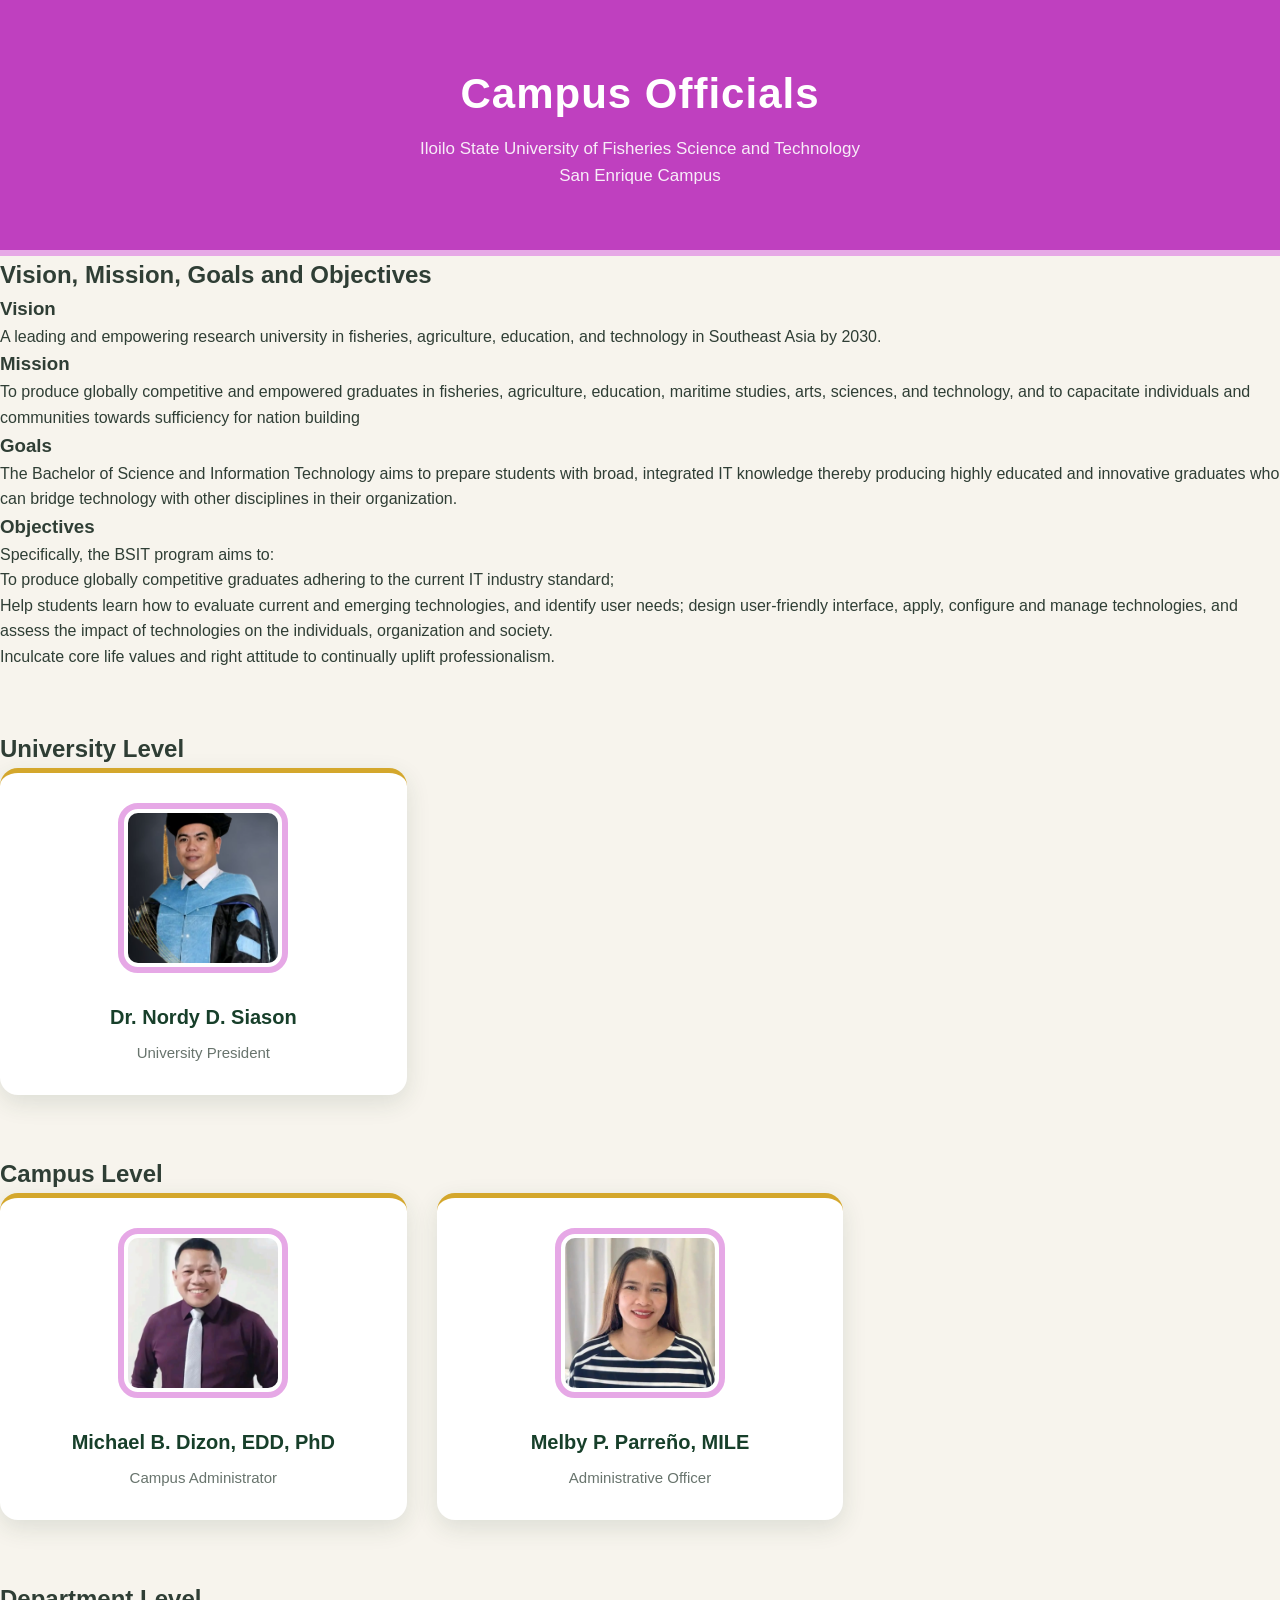
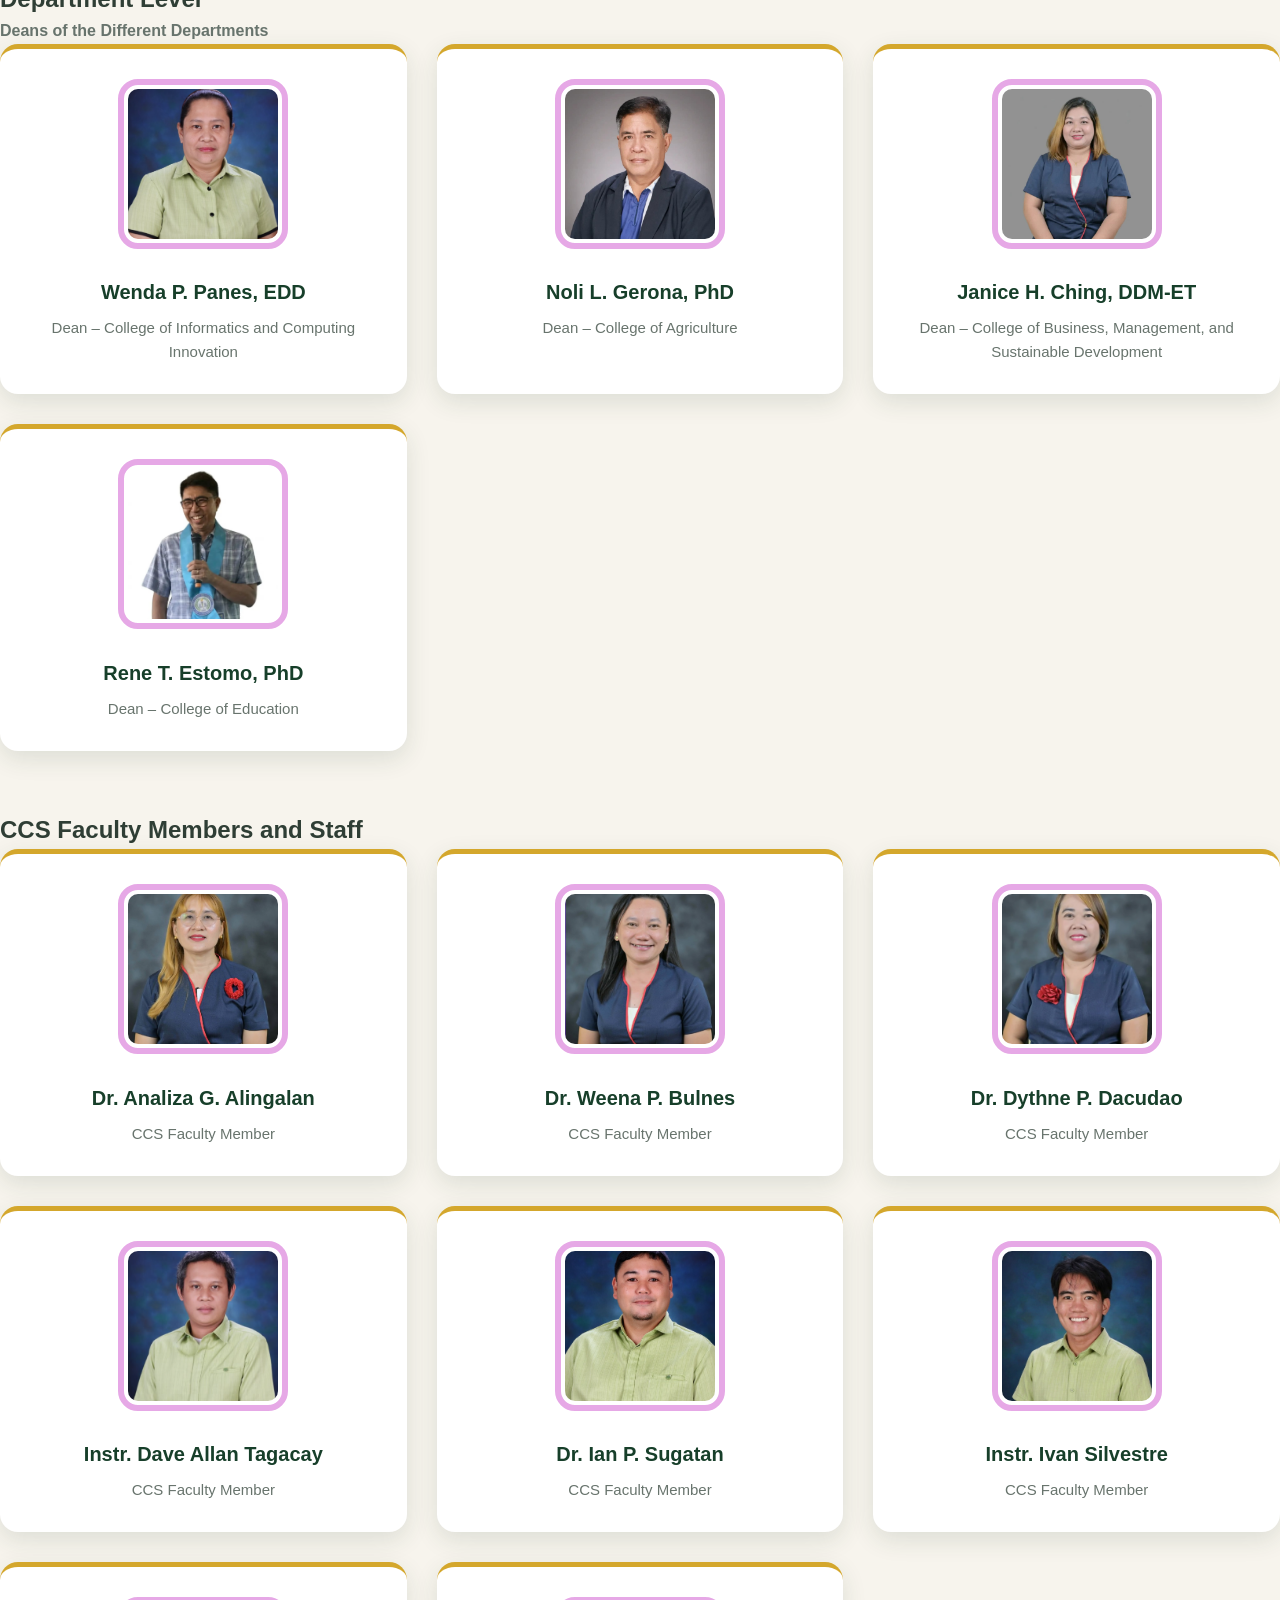
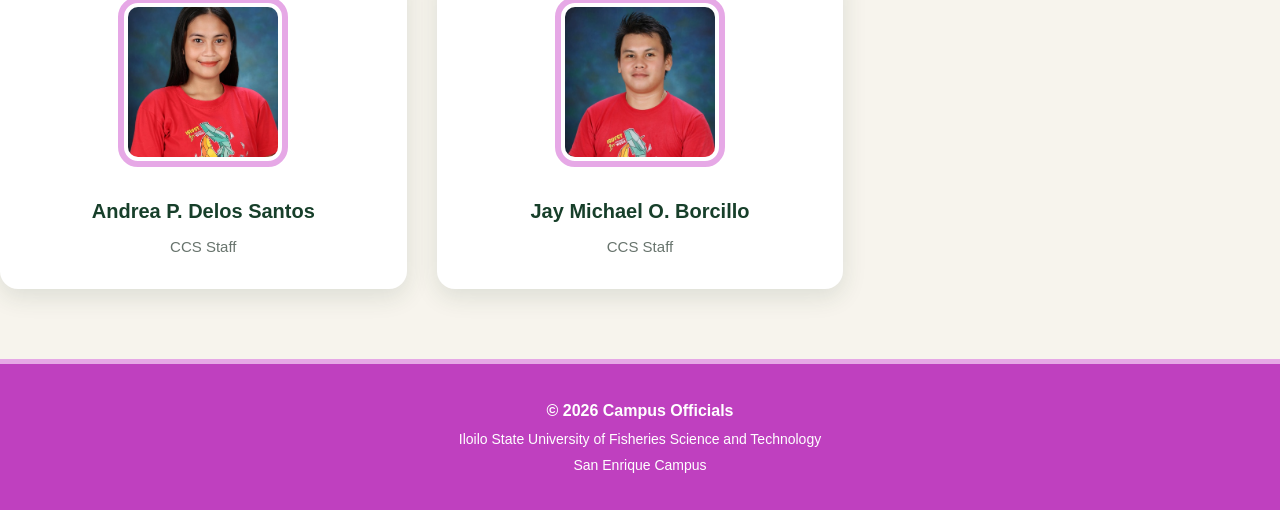
==== index.html @ 28232e8b "Add files via upload" ====
<!DOCTYPE html>
<html lang="en">

<head>
    <meta charset="UTF-8">
    <meta name="viewport" content="width=device-width, initial-scale=1.0">

    <title>Campus Officials</title>

    <link rel="stylesheet" href="style.css">
</head>

<body>

    <!-- ========================================
         HEADER
    ========================================= -->
    <header>
        <h1>Campus Officials</h1>

        <p>
            Iloilo State University of Fisheries Science and Technology
        </p>

        <p>
            San Enrique Campus
        </p>
    </header>


    <!-- ========================================
         VISION, MISSION, GOALS AND OBJECTIVES
    ========================================= -->
    <section class="vmgo-section">

        <h2>Vision, Mission, Goals and Objectives</h2>

        <div class="vmgo-container">

            <!-- VISION -->
            <div class="vmgo-card">

                <h3>Vision</h3>

                <p>
                    A leading and empowering research university in fisheries, agriculture, 
                    education, and technology in Southeast Asia by 2030.
                </p>

            </div>


            <!-- MISSION -->
            <div class="vmgo-card">

                <h3>Mission</h3>

                <p>
                    To produce globally competitive and empowered graduates in fisheries, 
                    agriculture, education, maritime studies, arts, sciences, and technology,
                    and to capacitate individuals and communities towards sufficiency for nation building
                </p>

            </div>


            <!-- GOALS -->
            <div class="vmgo-card">

                <h3>Goals</h3>

                <p>
                  The Bachelor of Science and Information Technology aims to prepare students with broad, 
                  integrated IT knowledge thereby producing highly educated and innovative graduates who can 
                  bridge technology with other disciplines in their organization.
                </p>

            </div>


            <!-- OBJECTIVES -->
            <div class="vmgo-card">

                <h3>Objectives</h3>

                <ul>
                Specifically, the BSIT program aims to:

                    <li>To produce globally competitive graduates adhering to the current IT industry standard;</li>

                    <li>Help students learn how to evaluate current and emerging technologies, and identify user
                    needs; design user-friendly interface, apply, configure and manage technologies, and assess 
                    the impact of technologies on the individuals, organization and society.</li>

                    <li>Inculcate core life values and right attitude to continually uplift professionalism.</li>
                </ul>

            </div>

        </div>

    </section>


    <!-- ========================================
         UNIVERSITY LEVEL
    ========================================= -->
    <section>

        <h2>University Level</h2>

        <div class="officials">

            <!-- University President -->
            <div class="official">

                <img src="DrSiason.png"
                     alt="Dr. Nordy D. Siason - University President">

                <h3>Dr. Nordy D. Siason</h3>

                <p class="position">
                    University President
                </p>

            </div>

        </div>

    </section>


    <!-- ========================================
         CAMPUS LEVEL
    ========================================= -->
    <section>

        <h2>Campus Level</h2>

        <div class="officials">

            <!-- Campus Administrator -->
            <div class="official">

                <img src="campusad.png"
                     alt="Michael B. Dizon - Campus Administrator">

                <h3>Michael B. Dizon, EDD, PhD</h3>

                <p class="position">
                    Campus Administrator
                </p>

            </div>


            <!-- Administrative Officer -->
            <div class="official">

                <img src="administrative-officer.jpg"
                     alt="Melby P. Parreño - Administrative Officer">

                <h3>Melby P. Parreño, MILE</h3>

                <p class="position">
                    Administrative Officer
                </p>

            </div>

        </div>

    </section>


    <!-- ========================================
         DEPARTMENT LEVEL
    ========================================= -->
    <section>

        <h2>Department Level</h2>

        <h3 class="subheading">
            Deans of the Different Departments
        </h3>

        <div class="officials">

            <!-- Dean 1 -->
            <div class="official">

                <img src="dean-1.png"
                     alt="Wenda P. Panes - Dean">

                <h3>Wenda P. Panes, EDD</h3>

                <p class="position">
                    Dean – College of Informatics and Computing Innovation
                </p>

            </div>


            <!-- Dean 2 -->
            <div class="official">

                <img src="dean-2.jpg"
                     alt="Noli L. Gerona - Dean">

                <h3>Noli L. Gerona, PhD</h3>

                <p class="position">
                    Dean – College of Agriculture
                </p>

            </div>


            <!-- Dean 3 -->
            <div class="official">

                <img src="dean-3.jpg"
                     alt="Janice H. Ching - Dean">

                <h3>Janice H. Ching, DDM-ET</h3>

                <p class="position">
                    Dean – College of Business, Management, and Sustainable Development
                </p>

            </div>


            <!-- Dean 4 -->
            <div class="official">

                <img src="dean-4.jpg"
                     alt="Rene T. Estomo - Dean">

                <h3>Rene T. Estomo, PhD</h3>

                <p class="position">
                    Dean – College of Education
                </p>

            </div>

        </div>

    </section>


    <!-- ========================================
         CCS FACULTY AND STAFF
    ========================================= -->
    <section>

        <h2>CCS Faculty Members and Staff</h2>

        <div class="officials">

            <!-- Faculty 1 -->
            <div class="official">

                <img src="faculty-1.png"
                     alt="Dr. Analiza G. Alingalan - CCS Faculty">

                <h3>Dr. Analiza G. Alingalan</h3>

                <p class="position">
                    CCS Faculty Member
                </p>

            </div>


            <!-- Faculty 2 -->
            <div class="official">

                <img src="faculty-2.png"
                     alt="Dr. Weena P. Bulnes - CCS Faculty">

                <h3>Dr. Weena P. Bulnes</h3>

                <p class="position">
                    CCS Faculty Member
                </p>

            </div>


            <!-- Faculty 3 -->
            <div class="official">

                <img src="faculty-3.png"
                     alt="Dr. Dythne P. Dacudao - CCS Faculty">

                <h3>Dr. Dythne P. Dacudao</h3>

                <p class="position">
                    CCS Faculty Member
                </p>

            </div>


            <!-- Faculty 4 -->
            <div class="official">

                <img src="faculty-4.png"
                     alt="Instr. Dave Allan Tagacay - CCS Faculty">

                <h3>Instr. Dave Allan Tagacay</h3>

                <p class="position">
                    CCS Faculty Member
                </p>

            </div>


            <!-- Faculty 5 -->
            <div class="official">

                <img src="faculty-5.png"
                     alt="Dr. Ian P. Sugatan - CCS Faculty">

                <h3>Dr. Ian P. Sugatan</h3>

                <p class="position">
                    CCS Faculty Member
                </p>

            </div>


            <!-- Faculty 6 -->
            <div class="official">

                <img src="faculty-6.png"
                     alt="Instr. Ivan Silvestre - CCS Faculty">

                <h3>Instr. Ivan Silvestre</h3>

                <p class="position">
                    CCS Faculty Member
                </p>

            </div>


            <!-- Staff 1 -->
            <div class="official">

                <img src="staff-1.png"
                     alt="Andrea P. Delos Santos - CCS Staff">

                <h3>Andrea P. Delos Santos</h3>

                <p class="position">
                    CCS Staff
                </p>

            </div>


            <!-- Staff 2 -->
            <div class="official">

                <img src="staff-2.png"
                     alt="Jay Michael O. Borcillo - CCS Staff">

                <h3>Jay Michael O. Borcillo</h3>

                <p class="position">
                    CCS Staff
                </p>

            </div>

        </div>

    </section>


    <!-- ========================================
         FOOTER
    ========================================= -->
    <footer>

        <p>
            &copy; 2026 Campus Officials
        </p>

        <p>
            Iloilo State University of Fisheries Science and Technology
        </p>

        <p>
            San Enrique Campus
        </p>

    </footer>


    <!-- JAVASCRIPT -->
    <script src="script.js"></script>

</body>

</html>
---- style.css ----
/* ========================================
   RESET & GENERAL STYLES
======================================== */

* {
    margin: 0;
    padding: 0;
    box-sizing: border-box;
}

body {
    font-family: "Segoe UI", Arial, sans-serif;
    background: #f7f4ed;
    color: #2f3e35;
    line-height: 1.6;
}


/* ========================================
   HEADER
======================================== */

header {
    background: #BF40BF;
    color: #ffffff;
    text-align: center;
    padding: 60px 20px;
    border-bottom: 6px solid #E6A8E6;
}

header h1 {
    font-size: 42px;
    font-weight: 700;
    letter-spacing: 1px;
    margin-bottom: 8px;
}

header p {
    font-size: 17px;
    opacity: 0.9;
}


/* ========================================
   MAIN CONTENT
======================================== */

main {
    width: 92%;
    max-width: 1250px;
    margin: 50px auto;
}


/* ========================================
   SECTION TITLE
======================================== */

section {
    margin-bottom: 60px;
}

.section-title {
    text-align: center;
    margin-bottom: 40px;
}

.section-title h2 {
    color: #173f2a;
    font-size: 30px;
    margin-bottom: 8px;
}

.section-title h2::after {
    content: "";
    display: block;
    width: 70px;
    height: 4px;
    background: #d4a72c;
    margin: 12px auto;
    border-radius: 10px;
}

.subheading {
    color: #68746d;
    font-size: 16px;
}


/* ========================================
   OFFICIALS GRID
======================================== */

.officials {
    display: grid;
    grid-template-columns: repeat(3, 1fr);
    gap: 30px;
}


/* ========================================
   OFFICIAL CARD
======================================== */

.official {
    background: #ffffff;
    padding: 30px 25px;
    text-align: center;

    border-radius: 18px;

    border-top: 5px solid #d4a72c;

    box-shadow: 0 8px 25px rgba(31, 63, 45, 0.12);

    transition: all 0.3s ease;

    position: relative;
    overflow: hidden;
}

.official::before {
    content: "";
    position: absolute;
    width: 100%;
    height: 5px;
    background: #BF40BF;
    top: 0;
    left: -100%;
    transition: 0.3s ease;
}

.official:hover::before {
    left: 0;
}

.official:hover {
    transform: translateY(-10px);
    box-shadow: 0 15px 30px rgba(31, 63, 45, 0.2);
}


/* ========================================
   IMAGE
======================================== */

.official img {
    width: 170px;
    height: 170px;

    object-fit: cover;

    border-radius: 20px;

    border: 6px solid #E6A8E6;

    padding: 4px;

    background-color: #ffffff;

    margin-bottom: 20px;

    transition: transform 0.3s ease;
}

.official:hover img {
    transform: scale(1.05);
}


/* ========================================
   OFFICIAL NAME
======================================== */

.official h3 {
    color: #173f2a;
    font-size: 20px;
    font-weight: 700;
    margin-bottom: 8px;
}


/* ========================================
   POSITION
======================================== */

.position {
    color: #68746d;
    font-size: 15px;
}


/* ========================================
   DIVIDER
======================================== */

.official .line {
    width: 45px;
    height: 3px;
    background: #d4a72c;
    margin: 12px auto;
    border-radius: 5px;
}


/* ========================================
   FOOTER
======================================== */

footer {
    background: #BF40BF;
    color: #ffffff;
    text-align: center;
    padding: 30px 20px;
    margin-top: 70px;

    border-top: 5px solid #E6A8E6;
}

footer p {
    font-size: 14px;
    margin: 4px 0;
}

footer p:first-child {
    font-size: 16px;
    font-weight: 600;
}


/* ========================================
   TABLET RESPONSIVE
======================================== */

@media (max-width: 900px) {

    header h1 {
        font-size: 35px;
    }

    .officials {
        grid-template-columns: repeat(2, 1fr);
    }

    main {
        width: 90%;
    }
}


/* ========================================
   MOBILE RESPONSIVE
======================================== */

@media (max-width: 600px) {

    header {
        padding: 45px 15px;
    }

    header h1 {
        font-size: 28px;
    }

    header p {
        font-size: 15px;
    }

    main {
        width: 90%;
        margin: 35px auto;
    }

    .section-title h2 {
        font-size: 25px;
    }

    .officials {
        grid-template-columns: 1fr;
        gap: 20px;
    }

    .official {
        padding: 25px 20px;
    }

    .official img {
        width: 150px;
        height: 150px;
    }

    footer {
        margin-top: 40px;
        padding: 25px 15px;
    }
}
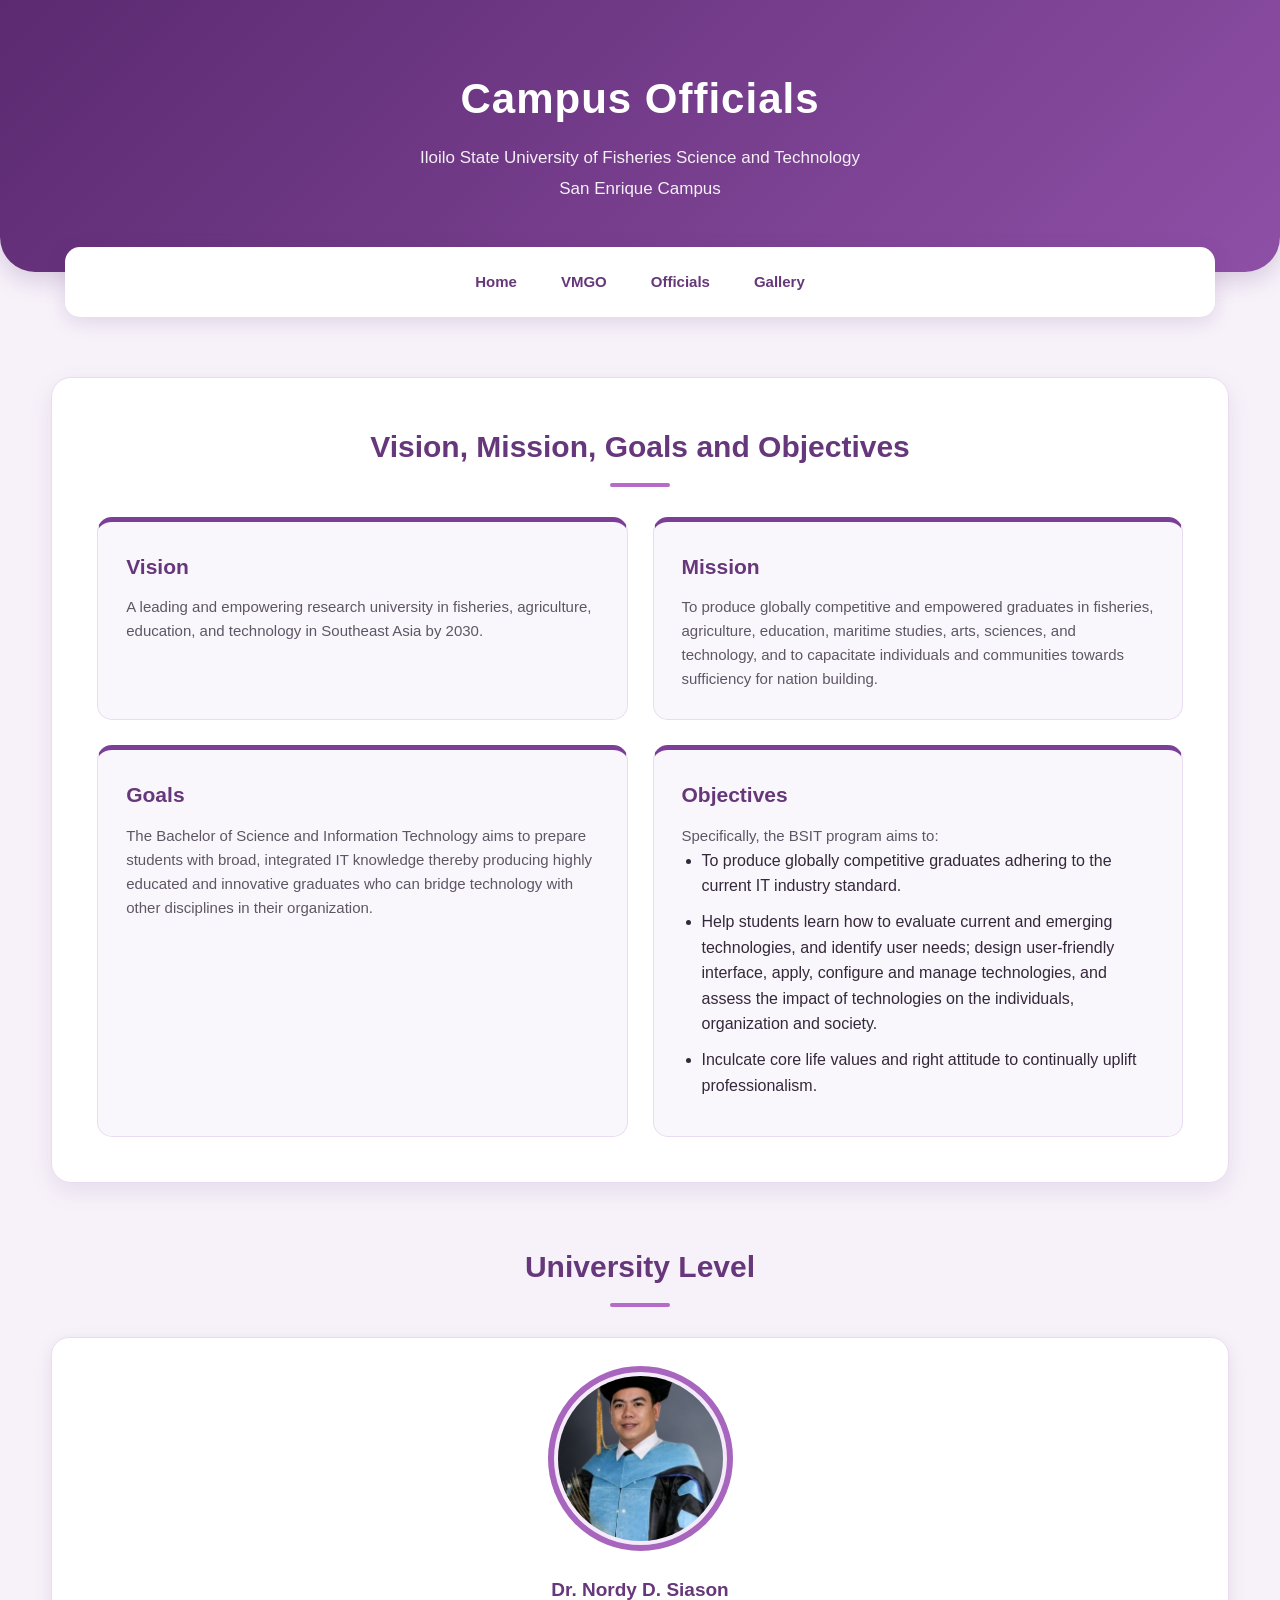
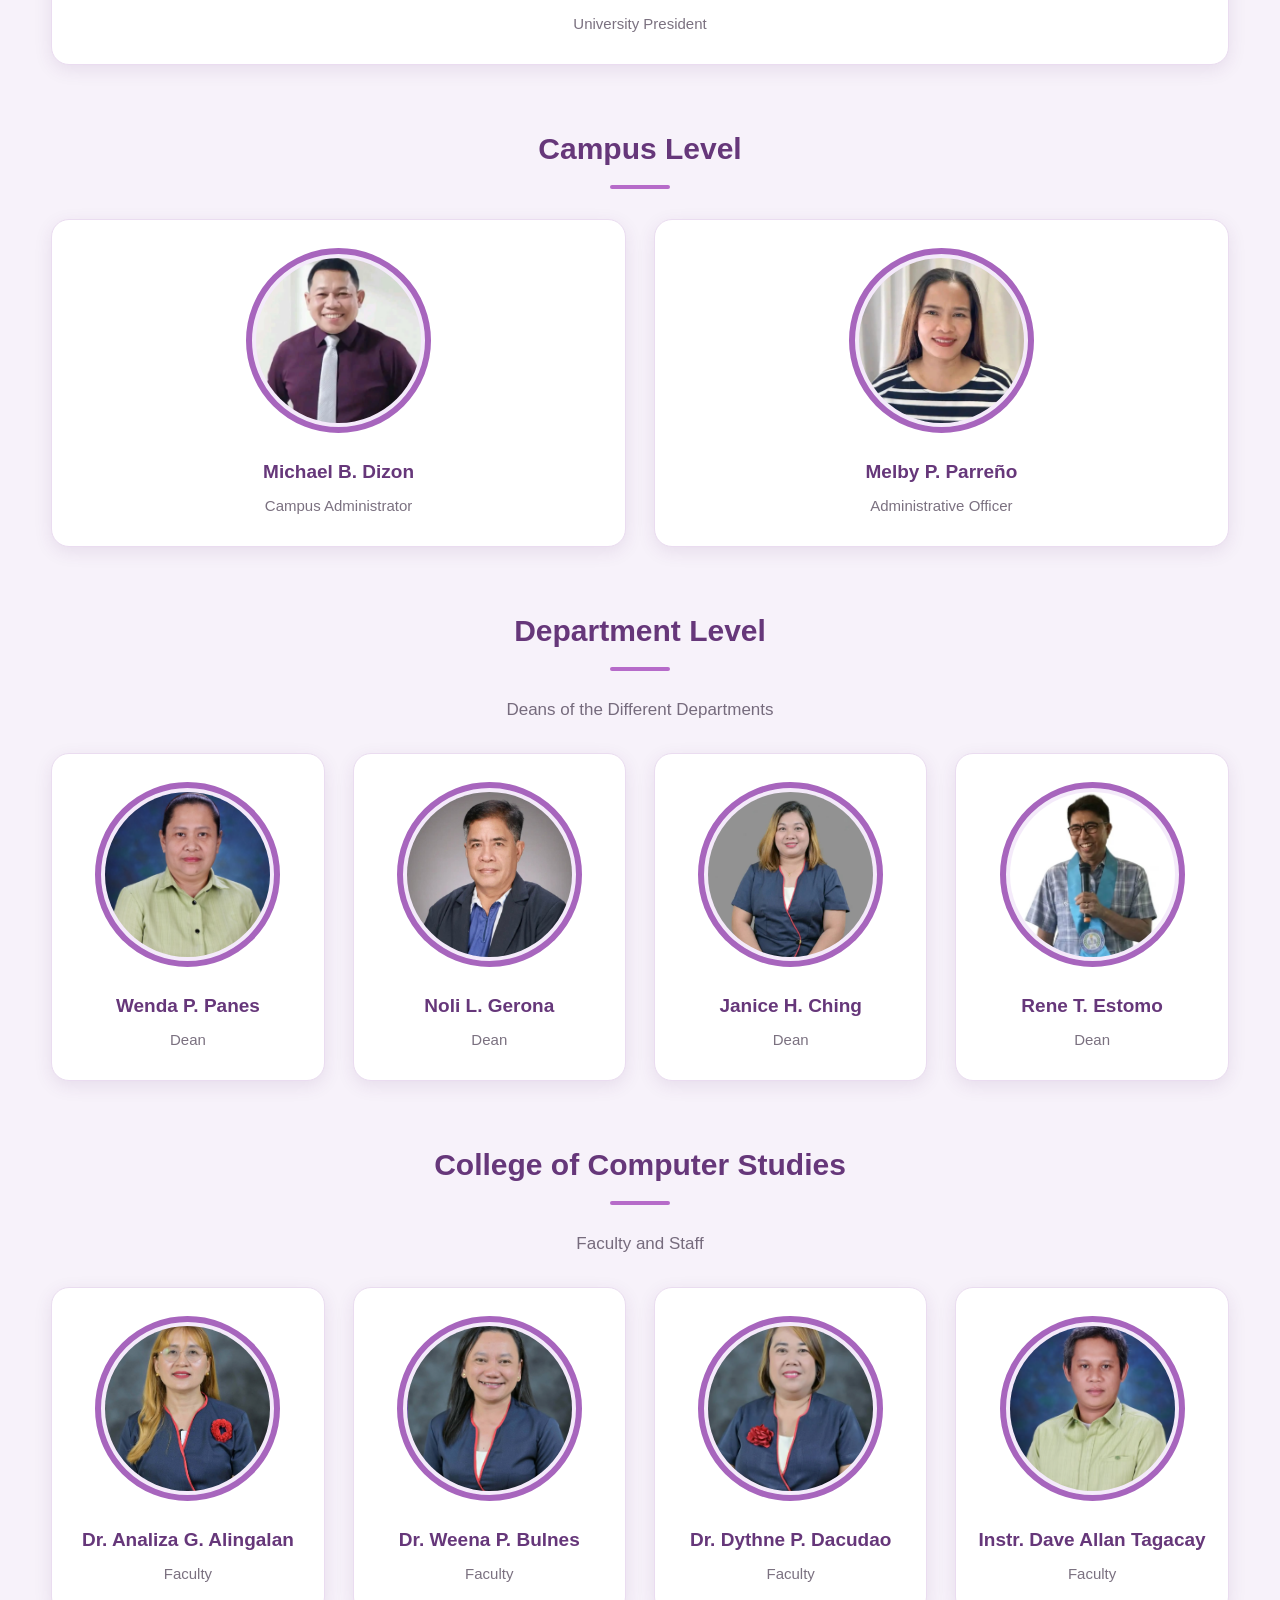
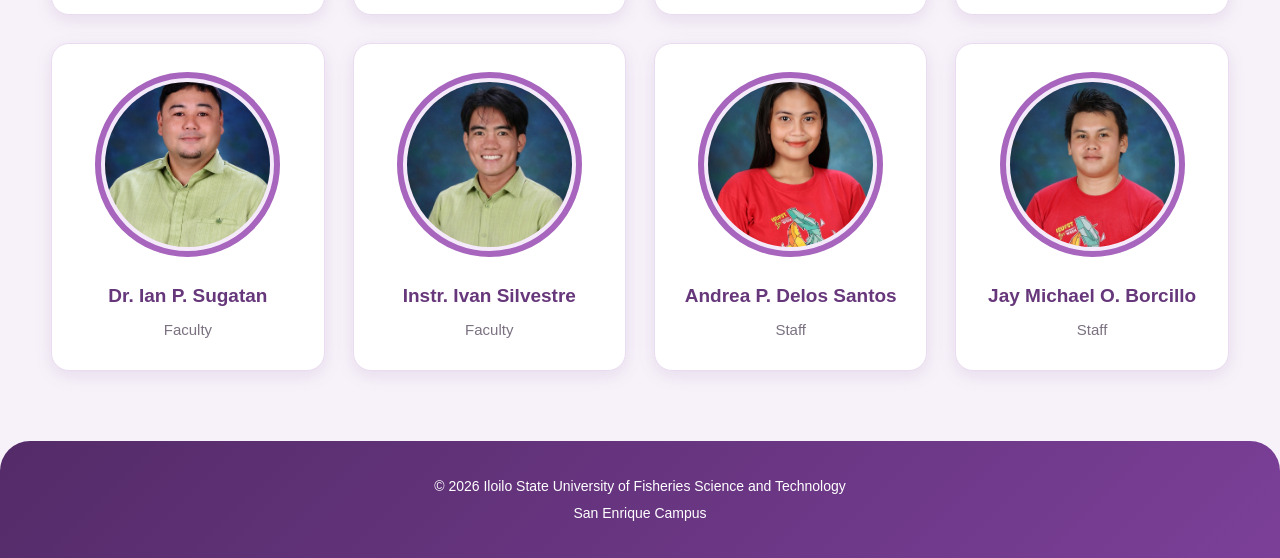
==== commit 49aca5c9: "Add files via upload" ====
--- a/index.html
+++ b/index.html
@@ -2,20 +2,26 @@
 <html lang="en">
 
 <head>
+
     <meta charset="UTF-8">
+
     <meta name="viewport" content="width=device-width, initial-scale=1.0">
 
-    <title>Campus Officials</title>
+    <title>ISUFST San Enrique Campus</title>
 
     <link rel="stylesheet" href="style.css">
+
 </head>
 
 <body>
 
+
     <!-- ========================================
          HEADER
     ========================================= -->
-    <header>
+
+    <header id="home">
+
         <h1>Campus Officials</h1>
 
         <p>
@@ -25,105 +31,219 @@
         <p>
             San Enrique Campus
         </p>
+
     </header>
 
 
     <!-- ========================================
-         VISION, MISSION, GOALS AND OBJECTIVES
-    ========================================= -->
-    <section class="vmgo-section">
-
-        <h2>Vision, Mission, Goals and Objectives</h2>
+         NAVIGATION
+    ========================================= -->
+
+    <nav class="navbar">
+
+        <a href="#home">Home</a>
+
+        <a href="#vmgo">VMGO</a>
+
+        <a href="#officials">Officials</a>
+
+        <a href="event.html">Gallery</a>
+
+    </nav>
+
+
+    <!-- ========================================
+         VMGO
+    ========================================= -->
+
+    <section class="vmgo-section" id="vmgo">
+
+        <h2>
+            Vision, Mission, Goals and Objectives
+        </h2>
+
 
         <div class="vmgo-container">
 
+
             <!-- VISION -->
+
             <div class="vmgo-card">
 
                 <h3>Vision</h3>
 
                 <p>
-                    A leading and empowering research university in fisheries, agriculture, 
-                    education, and technology in Southeast Asia by 2030.
+                    A leading and empowering research university in
+                    fisheries, agriculture, education, and technology
+                    in Southeast Asia by 2030.
                 </p>
 
             </div>
 
 
             <!-- MISSION -->
+
             <div class="vmgo-card">
 
                 <h3>Mission</h3>
 
                 <p>
-                    To produce globally competitive and empowered graduates in fisheries, 
-                    agriculture, education, maritime studies, arts, sciences, and technology,
-                    and to capacitate individuals and communities towards sufficiency for nation building
+                    To produce globally competitive and empowered
+                    graduates in fisheries, agriculture, education,
+                    maritime studies, arts, sciences, and technology,
+                    and to capacitate individuals and communities
+                    towards sufficiency for nation building.
                 </p>
 
             </div>
 
 
             <!-- GOALS -->
+
             <div class="vmgo-card">
 
                 <h3>Goals</h3>
 
                 <p>
-                  The Bachelor of Science and Information Technology aims to prepare students with broad, 
-                  integrated IT knowledge thereby producing highly educated and innovative graduates who can 
-                  bridge technology with other disciplines in their organization.
+                    The Bachelor of Science and Information Technology
+                    aims to prepare students with broad, integrated IT
+                    knowledge thereby producing highly educated and
+                    innovative graduates who can bridge technology
+                    with other disciplines in their organization.
                 </p>
 
             </div>
 
 
             <!-- OBJECTIVES -->
+
             <div class="vmgo-card">
 
                 <h3>Objectives</h3>
 
+                <p>
+                    Specifically, the BSIT program aims to:
+                </p>
+
                 <ul>
-                Specifically, the BSIT program aims to:
-
-                    <li>To produce globally competitive graduates adhering to the current IT industry standard;</li>
-
-                    <li>Help students learn how to evaluate current and emerging technologies, and identify user
-                    needs; design user-friendly interface, apply, configure and manage technologies, and assess 
-                    the impact of technologies on the individuals, organization and society.</li>
-
-                    <li>Inculcate core life values and right attitude to continually uplift professionalism.</li>
+
+                    <li>
+                        To produce globally competitive graduates
+                        adhering to the current IT industry standard.
+                    </li>
+
+                    <li>
+                        Help students learn how to evaluate current
+                        and emerging technologies, and identify user
+                        needs; design user-friendly interface, apply,
+                        configure and manage technologies, and assess
+                        the impact of technologies on the individuals,
+                        organization and society.
+                    </li>
+
+                    <li>
+                        Inculcate core life values and right attitude
+                        to continually uplift professionalism.
+                    </li>
+
                 </ul>
 
             </div>
 
+
         </div>
 
     </section>
 
 
     <!-- ========================================
-         UNIVERSITY LEVEL
-    ========================================= -->
+         OFFICIALS
+    ========================================= -->
+
+    <section id="officials">
+
+        <h2>University Level</h2>
+
+
+        <div class="officials">
+
+
+            <!-- UNIVERSITY PRESIDENT -->
+
+            <div class="official">
+
+                <img
+                    src="DrSiason.png"
+                    alt="Dr. Nordy D. Siason"
+                >
+
+                <h3>
+                    Dr. Nordy D. Siason
+                </h3>
+
+                <p class="position">
+                    University President
+                </p>
+
+            </div>
+
+
+        </div>
+
+    </section>
+
+
+    <!-- ========================================
+         CAMPUS LEVEL
+    ========================================= -->
+
     <section>
 
-        <h2>University Level</h2>
+        <h2>Campus Level</h2>
+
 
         <div class="officials">
 
-            <!-- University President -->
-            <div class="official">
-
-                <img src="DrSiason.png"
-                     alt="Dr. Nordy D. Siason - University President">
-
-                <h3>Dr. Nordy D. Siason</h3>
-
-                <p class="position">
-                    University President
-                </p>
-
-            </div>
+
+            <!-- CAMPUS ADMINISTRATOR -->
+
+            <div class="official">
+
+                <img
+                    src="campusad.png"
+                    alt="Michael B. Dizon"
+                >
+
+                <h3>
+                    Michael B. Dizon
+                </h3>
+
+                <p class="position">
+                    Campus Administrator
+                </p>
+
+            </div>
+
+
+            <!-- ADMINISTRATIVE OFFICER -->
+
+            <div class="official">
+
+                <img
+                    src="administrative-officer.jpg"
+                    alt="Melby P. Parreño"
+                >
+
+                <h3>
+                    Melby P. Parreño
+                </h3>
+
+                <p class="position">
+                    Administrative Officer
+                </p>
+
+            </div>
+
 
         </div>
 
@@ -131,42 +251,100 @@
 
 
     <!-- ========================================
-         CAMPUS LEVEL
-    ========================================= -->
+         DEPARTMENT LEVEL
+    ========================================= -->
+
     <section>
 
-        <h2>Campus Level</h2>
+        <h2>Department Level</h2>
+
+        <p class="subheading">
+            Deans of the Different Departments
+        </p>
+
 
         <div class="officials">
 
-            <!-- Campus Administrator -->
-            <div class="official">
-
-                <img src="campusad.png"
-                     alt="Michael B. Dizon - Campus Administrator">
-
-                <h3>Michael B. Dizon, EDD, PhD</h3>
-
-                <p class="position">
-                    Campus Administrator
-                </p>
-
-            </div>
-
-
-            <!-- Administrative Officer -->
-            <div class="official">
-
-                <img src="administrative-officer.jpg"
-                     alt="Melby P. Parreño - Administrative Officer">
-
-                <h3>Melby P. Parreño, MILE</h3>
-
-                <p class="position">
-                    Administrative Officer
-                </p>
-
-            </div>
+
+            <!-- DEAN 1 -->
+
+            <div class="official">
+
+                <img
+                    src="dean-1.png"
+                    alt="Wenda P. Panes"
+                >
+
+                <h3>
+                    Wenda P. Panes
+                </h3>
+
+                <p class="position">
+                    Dean
+                </p>
+
+            </div>
+
+
+            <!-- DEAN 2 -->
+
+            <div class="official">
+
+                <img
+                    src="dean-2.jpg"
+                    alt="Noli L. Gerona"
+                >
+
+                <h3>
+                    Noli L. Gerona
+                </h3>
+
+                <p class="position">
+                    Dean
+                </p>
+
+            </div>
+
+
+            <!-- DEAN 3 -->
+
+            <div class="official">
+
+                <img
+                    src="dean-3.jpg"
+                    alt="Janice H. Ching"
+                >
+
+                <h3>
+                    Janice H. Ching
+                </h3>
+
+                <p class="position">
+                    Dean
+                </p>
+
+            </div>
+
+
+            <!-- DEAN 4 -->
+
+            <div class="official">
+
+                <img
+                    src="dean-4.jpg"
+                    alt="Rene T. Estomo"
+                >
+
+                <h3>
+                    Rene T. Estomo
+                </h3>
+
+                <p class="position">
+                    Dean
+                </p>
+
+            </div>
+
 
         </div>
 
@@ -174,76 +352,182 @@
 
 
     <!-- ========================================
-         DEPARTMENT LEVEL
-    ========================================= -->
+         CCS FACULTY AND STAFF
+    ========================================= -->
+
     <section>
 
-        <h2>Department Level</h2>
-
-        <h3 class="subheading">
-            Deans of the Different Departments
-        </h3>
+        <h2>
+            College of Computer Studies
+        </h2>
+
+        <p class="subheading">
+            Faculty and Staff
+        </p>
+
 
         <div class="officials">
 
-            <!-- Dean 1 -->
-            <div class="official">
-
-                <img src="dean-1.png"
-                     alt="Wenda P. Panes - Dean">
-
-                <h3>Wenda P. Panes, EDD</h3>
-
-                <p class="position">
-                    Dean – College of Informatics and Computing Innovation
-                </p>
-
-            </div>
-
-
-            <!-- Dean 2 -->
-            <div class="official">
-
-                <img src="dean-2.jpg"
-                     alt="Noli L. Gerona - Dean">
-
-                <h3>Noli L. Gerona, PhD</h3>
-
-                <p class="position">
-                    Dean – College of Agriculture
-                </p>
-
-            </div>
-
-
-            <!-- Dean 3 -->
-            <div class="official">
-
-                <img src="dean-3.jpg"
-                     alt="Janice H. Ching - Dean">
-
-                <h3>Janice H. Ching, DDM-ET</h3>
-
-                <p class="position">
-                    Dean – College of Business, Management, and Sustainable Development
-                </p>
-
-            </div>
-
-
-            <!-- Dean 4 -->
-            <div class="official">
-
-                <img src="dean-4.jpg"
-                     alt="Rene T. Estomo - Dean">
-
-                <h3>Rene T. Estomo, PhD</h3>
-
-                <p class="position">
-                    Dean – College of Education
-                </p>
-
-            </div>
+
+            <!-- FACULTY 1 -->
+
+            <div class="official">
+
+                <img
+                    src="faculty-1.png"
+                    alt="Dr. Analiza G. Alingalan"
+                >
+
+                <h3>
+                    Dr. Analiza G. Alingalan
+                </h3>
+
+                <p class="position">
+                    Faculty
+                </p>
+
+            </div>
+
+
+            <!-- FACULTY 2 -->
+
+            <div class="official">
+
+                <img
+                    src="faculty-2.png"
+                    alt="Dr. Weena P. Bulnes"
+                >
+
+                <h3>
+                    Dr. Weena P. Bulnes
+                </h3>
+
+                <p class="position">
+                    Faculty
+                </p>
+
+            </div>
+
+
+            <!-- FACULTY 3 -->
+
+            <div class="official">
+
+                <img
+                    src="faculty-3.png"
+                    alt="Dr. Dythne P. Dacudao"
+                >
+
+                <h3>
+                    Dr. Dythne P. Dacudao
+                </h3>
+
+                <p class="position">
+                    Faculty
+                </p>
+
+            </div>
+
+
+            <!-- FACULTY 4 -->
+
+            <div class="official">
+
+                <img
+                    src="faculty-4.png"
+                    alt="Instr. Dave Allan Tagacay"
+                >
+
+                <h3>
+                    Instr. Dave Allan Tagacay
+                </h3>
+
+                <p class="position">
+                    Faculty
+                </p>
+
+            </div>
+
+
+            <!-- FACULTY 5 -->
+
+            <div class="official">
+
+                <img
+                    src="faculty-5.png"
+                    alt="Dr. Ian P. Sugatan"
+                >
+
+                <h3>
+                    Dr. Ian P. Sugatan
+                </h3>
+
+                <p class="position">
+                    Faculty
+                </p>
+
+            </div>
+
+
+            <!-- FACULTY 6 -->
+
+            <div class="official">
+
+                <img
+                    src="faculty-6.png"
+                    alt="Instr. Ivan Silvestre"
+                >
+
+                <h3>
+                    Instr. Ivan Silvestre
+                </h3>
+
+                <p class="position">
+                    Faculty
+                </p>
+
+            </div>
+
+
+            <!-- STAFF 1 -->
+
+            <div class="official">
+
+                <img
+                    src="staff-1.png"
+                    alt="Andrea P. Delos Santos"
+                >
+
+                <h3>
+                    Andrea P. Delos Santos
+                </h3>
+
+                <p class="position">
+                    Staff
+                </p>
+
+            </div>
+
+
+            <!-- STAFF 2 -->
+
+            <div class="official">
+
+                <img
+                    src="staff-2.png"
+                    alt="Jay Michael O. Borcillo"
+                >
+
+                <h3>
+                    Jay Michael O. Borcillo
+                </h3>
+
+                <p class="position">
+                    Staff
+                </p>
+
+            </div>
+
 
         </div>
 
@@ -251,149 +535,13 @@
 
 
     <!-- ========================================
-         CCS FACULTY AND STAFF
-    ========================================= -->
-    <section>
-
-        <h2>CCS Faculty Members and Staff</h2>
-
-        <div class="officials">
-
-            <!-- Faculty 1 -->
-            <div class="official">
-
-                <img src="faculty-1.png"
-                     alt="Dr. Analiza G. Alingalan - CCS Faculty">
-
-                <h3>Dr. Analiza G. Alingalan</h3>
-
-                <p class="position">
-                    CCS Faculty Member
-                </p>
-
-            </div>
-
-
-            <!-- Faculty 2 -->
-            <div class="official">
-
-                <img src="faculty-2.png"
-                     alt="Dr. Weena P. Bulnes - CCS Faculty">
-
-                <h3>Dr. Weena P. Bulnes</h3>
-
-                <p class="position">
-                    CCS Faculty Member
-                </p>
-
-            </div>
-
-
-            <!-- Faculty 3 -->
-            <div class="official">
-
-                <img src="faculty-3.png"
-                     alt="Dr. Dythne P. Dacudao - CCS Faculty">
-
-                <h3>Dr. Dythne P. Dacudao</h3>
-
-                <p class="position">
-                    CCS Faculty Member
-                </p>
-
-            </div>
-
-
-            <!-- Faculty 4 -->
-            <div class="official">
-
-                <img src="faculty-4.png"
-                     alt="Instr. Dave Allan Tagacay - CCS Faculty">
-
-                <h3>Instr. Dave Allan Tagacay</h3>
-
-                <p class="position">
-                    CCS Faculty Member
-                </p>
-
-            </div>
-
-
-            <!-- Faculty 5 -->
-            <div class="official">
-
-                <img src="faculty-5.png"
-                     alt="Dr. Ian P. Sugatan - CCS Faculty">
-
-                <h3>Dr. Ian P. Sugatan</h3>
-
-                <p class="position">
-                    CCS Faculty Member
-                </p>
-
-            </div>
-
-
-            <!-- Faculty 6 -->
-            <div class="official">
-
-                <img src="faculty-6.png"
-                     alt="Instr. Ivan Silvestre - CCS Faculty">
-
-                <h3>Instr. Ivan Silvestre</h3>
-
-                <p class="position">
-                    CCS Faculty Member
-                </p>
-
-            </div>
-
-
-            <!-- Staff 1 -->
-            <div class="official">
-
-                <img src="staff-1.png"
-                     alt="Andrea P. Delos Santos - CCS Staff">
-
-                <h3>Andrea P. Delos Santos</h3>
-
-                <p class="position">
-                    CCS Staff
-                </p>
-
-            </div>
-
-
-            <!-- Staff 2 -->
-            <div class="official">
-
-                <img src="staff-2.png"
-                     alt="Jay Michael O. Borcillo - CCS Staff">
-
-                <h3>Jay Michael O. Borcillo</h3>
-
-                <p class="position">
-                    CCS Staff
-                </p>
-
-            </div>
-
-        </div>
-
-    </section>
-
-
-    <!-- ========================================
          FOOTER
     ========================================= -->
+
     <footer>
 
         <p>
-            &copy; 2026 Campus Officials
-        </p>
-
-        <p>
-            Iloilo State University of Fisheries Science and Technology
+            © 2026 Iloilo State University of Fisheries Science and Technology
         </p>
 
         <p>
@@ -403,9 +551,6 @@
     </footer>
 
 
-    <!-- JAVASCRIPT -->
-    <script src="script.js"></script>
-
 </body>
 
 </html>
--- a/style.css
+++ b/style.css
@@ -1,5 +1,5 @@
 /* ========================================
-   RESET & GENERAL STYLES
+   GENERAL
 ======================================== */
 
 * {
@@ -8,10 +8,14 @@
     box-sizing: border-box;
 }
 
+html {
+    scroll-behavior: smooth;
+}
+
 body {
     font-family: "Segoe UI", Arial, sans-serif;
-    background: #f7f4ed;
-    color: #2f3e35;
+    background: #f7f2fa;
+    color: #34283b;
     line-height: 1.6;
 }
 
@@ -21,185 +25,595 @@
 ======================================== */
 
 header {
-    background: #BF40BF;
-    color: #ffffff;
-    text-align: center;
-    padding: 60px 20px;
-    border-bottom: 6px solid #E6A8E6;
+    background: linear-gradient(135deg, #5b2a70, #8e4fa6);
+    color: white;
+    text-align: center;
+    padding: 65px 20px;
+
+    border-bottom-left-radius: 35px;
+    border-bottom-right-radius: 35px;
+
+    box-shadow: 0 8px 25px rgba(91, 42, 112, 0.2);
 }
 
 header h1 {
     font-size: 42px;
-    font-weight: 700;
+    margin-bottom: 12px;
     letter-spacing: 1px;
-    margin-bottom: 8px;
 }
 
 header p {
     font-size: 17px;
-    opacity: 0.9;
-}
-
-
-/* ========================================
-   MAIN CONTENT
-======================================== */
-
-main {
+    margin: 4px 0;
+    opacity: 0.92;
+}
+
+
+/* ========================================
+   NAVIGATION
+======================================== */
+
+.navbar {
     width: 92%;
-    max-width: 1250px;
-    margin: 50px auto;
-}
-
-
-/* ========================================
-   SECTION TITLE
+    max-width: 1150px;
+
+    margin: -25px auto 0;
+
+    background: white;
+
+    display: flex;
+    justify-content: center;
+    align-items: center;
+
+    gap: 8px;
+    padding: 12px 18px;
+
+    position: sticky;
+    top: 15px;
+
+    z-index: 1000;
+
+    border-radius: 15px;
+
+    box-shadow: 0 5px 20px rgba(91, 42, 112, 0.15);
+}
+
+.navbar a {
+    color: #66377a;
+
+    text-decoration: none;
+
+    font-size: 15px;
+    font-weight: 600;
+
+    padding: 11px 18px;
+
+    border-radius: 9px;
+
+    transition: all 0.3s ease;
+}
+
+.navbar a:hover {
+    background: #7b3f98;
+    color: white;
+
+    transform: translateY(-2px);
+}
+
+
+/* ========================================
+   SECTIONS
 ======================================== */
 
 section {
-    margin-bottom: 60px;
-}
-
-.section-title {
-    text-align: center;
-    margin-bottom: 40px;
-}
-
-.section-title h2 {
-    color: #173f2a;
+    width: 92%;
+    max-width: 1200px;
+
+    margin: 60px auto;
+}
+
+section h2 {
+    text-align: center;
+
+    color: #66377a;
+
     font-size: 30px;
-    margin-bottom: 8px;
-}
-
-.section-title h2::after {
+
+    margin-bottom: 12px;
+}
+
+section h2::after {
     content: "";
+
     display: block;
-    width: 70px;
+
+    width: 60px;
     height: 4px;
-    background: #d4a72c;
-    margin: 12px auto;
-    border-radius: 10px;
+
+    background: #b66bc9;
+
+    margin: 12px auto 25px;
+
+    border-radius: 20px;
 }
 
 .subheading {
-    color: #68746d;
-    font-size: 16px;
-}
-
-
-/* ========================================
-   OFFICIALS GRID
+    text-align: center;
+
+    color: #766b7d;
+
+    font-size: 17px;
+
+    font-weight: normal;
+
+    margin-bottom: 30px;
+}
+
+
+/* ========================================
+   VMGO
+======================================== */
+
+.vmgo-section {
+    background: white;
+
+    width: 92%;
+    max-width: 1200px;
+
+    padding: 45px;
+
+    border-radius: 20px;
+
+    box-shadow: 0 8px 25px rgba(91, 42, 112, 0.1);
+
+    border: 1px solid #eadcf0;
+}
+
+.vmgo-container {
+    display: grid;
+
+    grid-template-columns: repeat(2, 1fr);
+
+    gap: 25px;
+
+    margin-top: 30px;
+}
+
+.vmgo-card {
+    background: #faf7fc;
+
+    padding: 28px;
+
+    border-radius: 15px;
+
+    border: 1px solid #eadcf0;
+
+    border-top: 5px solid #7b3f98;
+
+    transition: all 0.3s ease;
+}
+
+.vmgo-card:hover {
+    transform: translateY(-6px);
+
+    box-shadow: 0 10px 25px rgba(91, 42, 112, 0.12);
+}
+
+.vmgo-card h3 {
+    color: #66377a;
+
+    font-size: 21px;
+
+    margin-bottom: 12px;
+}
+
+.vmgo-card p {
+    font-size: 15px;
+
+    color: #5f5665;
+}
+
+.vmgo-card ul {
+    padding-left: 20px;
+}
+
+.vmgo-card li {
+    margin-bottom: 10px;
+}
+
+
+/* ========================================
+   OFFICIALS
 ======================================== */
 
 .officials {
     display: grid;
-    grid-template-columns: repeat(3, 1fr);
+
+    grid-template-columns:
+        repeat(auto-fit, minmax(230px, 1fr));
+
+    gap: 28px;
+
+    margin-top: 30px;
+}
+
+.official {
+    background: white;
+
+    text-align: center;
+
+    padding: 28px 20px;
+
+    border-radius: 18px;
+
+    border: 1px solid #eadcf0;
+
+    box-shadow:
+        0 5px 18px rgba(91, 42, 112, 0.1);
+
+    transition: all 0.3s ease;
+}
+
+.official:hover {
+    transform: translateY(-8px);
+
+    box-shadow:
+        0 12px 28px rgba(91, 42, 112, 0.18);
+}
+
+
+/* ========================================
+   OFFICIAL IMAGE
+======================================== */
+
+.official img {
+    width: 185px;
+
+    height: 185px;
+
+    object-fit: cover;
+
+    object-position: center;
+
+    border-radius: 50%;
+
+    border: 6px solid #a765bd;
+
+    padding: 4px;
+
+    background: #f4eafa;
+
+    margin-bottom: 16px;
+}
+
+
+/* ========================================
+   OFFICIAL NAME
+======================================== */
+
+.official h3 {
+    color: #66377a;
+
+    font-size: 19px;
+
+    margin-bottom: 7px;
+}
+
+
+/* ========================================
+   POSITION
+======================================== */
+
+.position {
+    color: #7b7180;
+
+    font-size: 15px;
+}
+
+
+/* ========================================
+   EVENT SECTION
+======================================== */
+
+.event-section {
+    width: 92%;
+
+    max-width: 1200px;
+
+    margin: 60px auto;
+
+    background: white;
+
+    padding: 45px;
+
+    border-radius: 20px;
+
+    box-shadow:
+        0 8px 25px rgba(91, 42, 112, 0.1);
+}
+
+.event-section h2 {
+    text-align: center;
+
+    color: #66377a;
+
+    font-size: 30px;
+
+    margin-bottom: 10px;
+}
+
+.event-description {
+    text-align: center;
+
+    color: #716777;
+
+    font-size: 16px;
+
+    margin-bottom: 35px;
+}
+
+
+/* ========================================
+   EVENT GRID
+======================================== */
+
+.event-gallery {
+    display: grid;
+
+    grid-template-columns:
+        repeat(3, 1fr);
+
+    gap: 28px;
+}
+
+
+/* ========================================
+   EVENT CARD
+======================================== */
+
+.event-card {
+    background-color: #faf7fc;
+
+    border-radius: 16px;
+
+    overflow: hidden;
+
+    border: 1px solid #eadcf0;
+
+    box-shadow:
+        0 5px 15px rgba(91, 42, 112, 0.1);
+
+    transition: all 0.3s ease;
+}
+
+.event-card:hover {
+    transform: translateY(-8px);
+
+    box-shadow:
+        0 12px 25px rgba(91, 42, 112, 0.17);
+}
+
+
+/* ========================================
+   EVENT IMAGE
+======================================== */
+
+.event-card img {
+    width: 100%;
+
+    height: 250px;
+
+    object-fit: cover;
+
+    object-position: center;
+
+    display: block;
+
+    background: #eee4f3;
+}
+
+
+/* ========================================
+   EVENT INFORMATION
+======================================== */
+
+.event-info {
+    padding: 22px;
+
+    text-align: center;
+}
+
+.event-info h3 {
+    color: #66377a;
+
+    font-size: 20px;
+
+    margin-bottom: 8px;
+}
+
+.event-info p {
+    color: #716777;
+
+    font-size: 14px;
+
+    line-height: 1.6;
+}
+
+
+/* ========================================
+   MEDIA TITLES
+======================================== */
+
+.media-title {
+    color: #66377a;
+
+    text-align: center;
+
+    font-size: 23px;
+
+    margin-top: 35px;
+
+    margin-bottom: 22px;
+}
+
+
+/* ========================================
+   PHOTO GALLERY
+======================================== */
+
+.photo-gallery {
+    display: grid;
+
+    grid-template-columns:
+        repeat(3, 1fr);
+
+    gap: 25px;
+
+    margin-bottom: 40px;
+}
+
+
+/* ========================================
+   PHOTO CARD
+======================================== */
+
+.photo-card {
+    background-color: white;
+
+    border-radius: 16px;
+
+    overflow: hidden;
+
+    text-align: center;
+
+    border: 1px solid #eadcf0;
+
+    box-shadow:
+        0 5px 15px rgba(91, 42, 112, 0.1);
+
+    transition: all 0.3s ease;
+}
+
+.photo-card:hover {
+    transform: translateY(-7px);
+
+    box-shadow:
+        0 12px 25px rgba(91, 42, 112, 0.17);
+}
+
+
+/* ========================================
+   PHOTO
+======================================== */
+
+.photo-card img {
+    width: 100%;
+
+    height: 250px;
+
+    object-fit: cover;
+
+    object-position: center;
+
+    display: block;
+
+    background: #eee4f3;
+}
+
+
+/* ========================================
+   PHOTO TITLE
+======================================== */
+
+.photo-card h3 {
+    color: #66377a;
+
+    font-size: 18px;
+
+    padding: 16px;
+}
+
+
+/* ========================================
+   VIDEO GALLERY
+======================================== */
+
+.video-gallery {
+    display: grid;
+
+    grid-template-columns:
+        repeat(2, 1fr);
+
     gap: 30px;
-}
-
-
-/* ========================================
-   OFFICIAL CARD
-======================================== */
-
-.official {
-    background: #ffffff;
-    padding: 30px 25px;
-    text-align: center;
-
-    border-radius: 18px;
-
-    border-top: 5px solid #d4a72c;
-
-    box-shadow: 0 8px 25px rgba(31, 63, 45, 0.12);
+
+    margin-bottom: 50px;
+}
+
+
+/* ========================================
+   VIDEO CARD
+======================================== */
+
+.video-card {
+    background-color: white;
+
+    border-radius: 16px;
+
+    overflow: hidden;
+
+    border: 1px solid #eadcf0;
+
+    box-shadow:
+        0 5px 15px rgba(91, 42, 112, 0.1);
 
     transition: all 0.3s ease;
-
-    position: relative;
-    overflow: hidden;
-}
-
-.official::before {
-    content: "";
-    position: absolute;
+}
+
+.video-card:hover {
+    transform: translateY(-7px);
+
+    box-shadow:
+        0 12px 25px rgba(91, 42, 112, 0.17);
+}
+
+
+/* ========================================
+   VIDEO
+======================================== */
+
+.video-card video {
     width: 100%;
-    height: 5px;
-    background: #BF40BF;
-    top: 0;
-    left: -100%;
-    transition: 0.3s ease;
-}
-
-.official:hover::before {
-    left: 0;
-}
-
-.official:hover {
-    transform: translateY(-10px);
-    box-shadow: 0 15px 30px rgba(31, 63, 45, 0.2);
-}
-
-
-/* ========================================
-   IMAGE
-======================================== */
-
-.official img {
-    width: 170px;
-    height: 170px;
-
-    object-fit: cover;
-
-    border-radius: 20px;
-
-    border: 6px solid #E6A8E6;
-
-    padding: 4px;
-
-    background-color: #ffffff;
-
-    margin-bottom: 20px;
-
-    transition: transform 0.3s ease;
-}
-
-.official:hover img {
-    transform: scale(1.05);
-}
-
-
-/* ========================================
-   OFFICIAL NAME
-======================================== */
-
-.official h3 {
-    color: #173f2a;
+
+    height: 300px;
+
+    display: block;
+
+    background-color: #2f1838;
+}
+
+
+/* ========================================
+   VIDEO INFO
+======================================== */
+
+.video-info {
+    padding: 22px;
+
+    text-align: center;
+}
+
+.video-info h3 {
+    color: #66377a;
+
     font-size: 20px;
-    font-weight: 700;
+
     margin-bottom: 8px;
 }
 
-
-/* ========================================
-   POSITION
-======================================== */
-
-.position {
-    color: #68746d;
-    font-size: 15px;
-}
-
-
-/* ========================================
-   DIVIDER
-======================================== */
-
-.official .line {
-    width: 45px;
-    height: 3px;
-    background: #d4a72c;
-    margin: 12px auto;
-    border-radius: 5px;
+.video-info p {
+    color: #716777;
+
+    font-size: 14px;
 }
 
 
@@ -208,89 +622,198 @@
 ======================================== */
 
 footer {
-    background: #BF40BF;
-    color: #ffffff;
-    text-align: center;
+    background: linear-gradient(
+        135deg,
+        #542b68,
+        #7b3f98
+    );
+
+    color: white;
+
+    text-align: center;
+
     padding: 30px 20px;
+
     margin-top: 70px;
 
-    border-top: 5px solid #E6A8E6;
+    border-top-left-radius: 30px;
+
+    border-top-right-radius: 30px;
 }
 
 footer p {
+    margin: 4px 0;
+
     font-size: 14px;
-    margin: 4px 0;
-}
-
-footer p:first-child {
-    font-size: 16px;
-    font-weight: 600;
-}
-
-
-/* ========================================
-   TABLET RESPONSIVE
-======================================== */
-
-@media (max-width: 900px) {
+}
+
+
+/* ========================================
+   RESPONSIVE - 1000px
+======================================== */
+
+@media (max-width: 1000px) {
+
+    .vmgo-container {
+        grid-template-columns: 1fr;
+    }
+
+    .event-gallery {
+        grid-template-columns:
+            repeat(2, 1fr);
+    }
+}
+
+
+/* ========================================
+   RESPONSIVE - 768px
+======================================== */
+
+@media (max-width: 768px) {
+
+    header {
+        padding: 50px 20px;
+    }
 
     header h1 {
-        font-size: 35px;
-    }
-
-    .officials {
-        grid-template-columns: repeat(2, 1fr);
-    }
-
-    main {
-        width: 90%;
-    }
-}
-
-
-/* ========================================
-   MOBILE RESPONSIVE
-======================================== */
-
-@media (max-width: 600px) {
-
-    header {
-        padding: 45px 15px;
-    }
-
-    header h1 {
-        font-size: 28px;
+        font-size: 32px;
     }
 
     header p {
         font-size: 15px;
     }
 
-    main {
-        width: 90%;
-        margin: 35px auto;
-    }
-
-    .section-title h2 {
+    section {
+        width: 92%;
+
+        margin: 40px auto;
+    }
+
+    section h2 {
         font-size: 25px;
+    }
+
+
+    /* Navigation */
+
+    .navbar {
+        flex-wrap: wrap;
+
+        padding: 10px;
+
+        width: 95%;
+
+        top: 8px;
+    }
+
+    .navbar a {
+        font-size: 14px;
+
+        padding: 8px 12px;
+    }
+
+
+    /* Officials */
+
+    .official img {
+        width: 165px;
+
+        height: 165px;
+    }
+
+
+    /* Events */
+
+    .event-section {
+        width: 92%;
+
+        padding: 30px 22px;
+    }
+
+}
+
+
+/* ========================================
+   RESPONSIVE - 600px
+======================================== */
+
+@media (max-width: 600px) {
+
+    .event-gallery {
+        grid-template-columns: 1fr;
+    }
+
+    .event-card img {
+        height: 250px;
+    }
+
+    .photo-gallery {
+        grid-template-columns: 1fr;
+    }
+
+    .video-gallery {
+        grid-template-columns: 1fr;
+    }
+}
+
+
+/* ========================================
+   RESPONSIVE - 480px
+======================================== */
+
+@media (max-width: 480px) {
+
+    header {
+        padding: 40px 15px;
+
+        border-bottom-left-radius: 25px;
+
+        border-bottom-right-radius: 25px;
+    }
+
+    header h1 {
+        font-size: 27px;
+    }
+
+    header p {
+        font-size: 14px;
+    }
+
+    .navbar {
+        gap: 5px;
+    }
+
+    .navbar a {
+        font-size: 13px;
+
+        padding: 7px 10px;
     }
 
     .officials {
         grid-template-columns: 1fr;
-        gap: 20px;
-    }
-
-    .official {
-        padding: 25px 20px;
     }
 
     .official img {
-        width: 150px;
-        height: 150px;
+        width: 155px;
+
+        height: 155px;
+    }
+
+    .event-section {
+        width: 92%;
+
+        padding: 25px 18px;
+    }
+
+    .photo-card img {
+        height: 280px;
+    }
+
+    .video-card video {
+        height: 250px;
     }
 
     footer {
-        margin-top: 40px;
-        padding: 25px 15px;
+        padding: 25px 10px;
     }
 }
